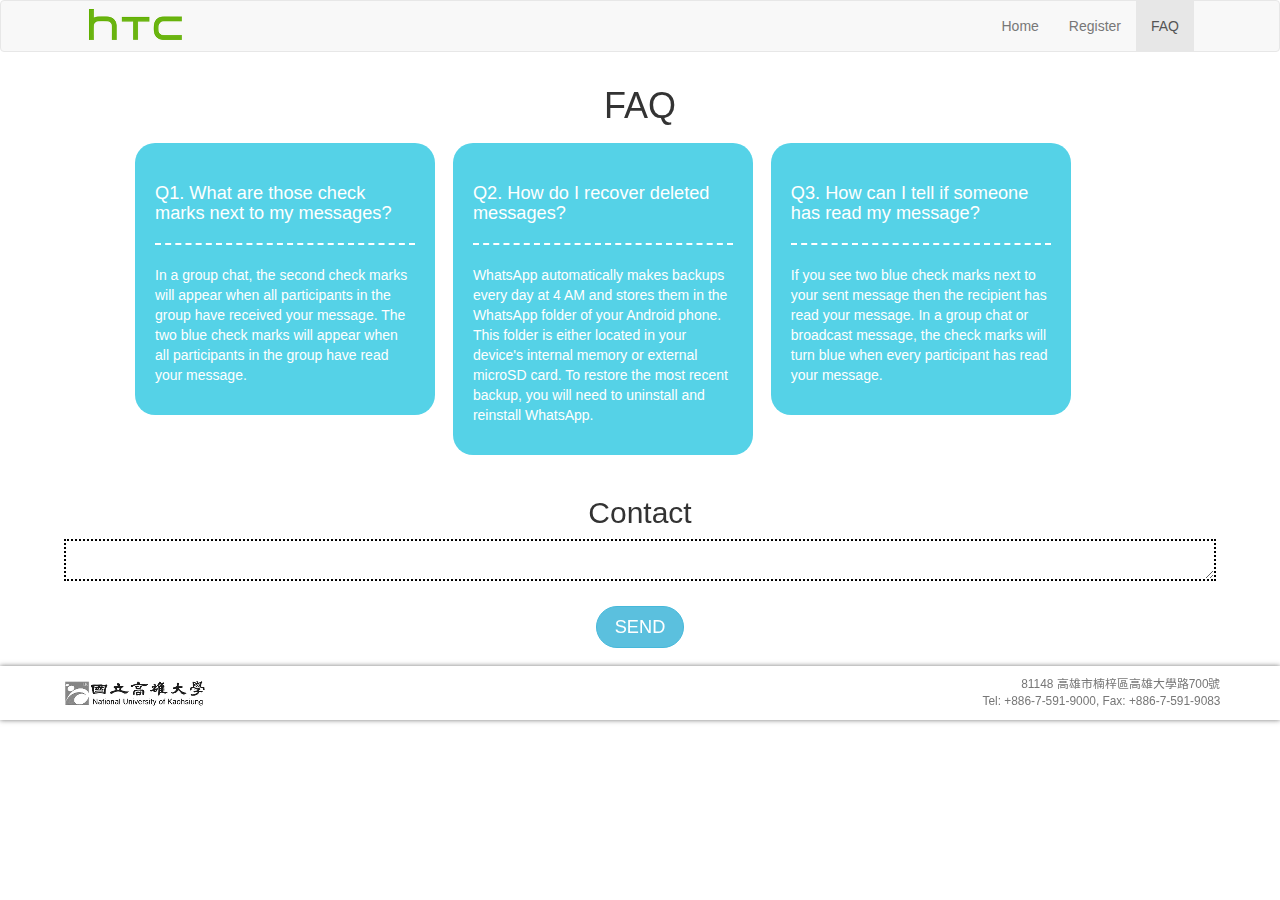
==== faq.html @ 914810a6 "init" ====
<!DOCTYPE html>

<html lang="zh-tw">
  <head lang="zh-tw">
    <title></title>
    <meta charset="UTF-8">
    <meta content="">
    <meta name="viewport" content="width=device-width; initial-scale=1.0; maximum-scale=1.0; user-scalable=0;">

    <link rel=stylesheet type="text/css" href="assets/reset.css"> 
    <link rel=stylesheet type="text/css" href="assets/bootstrap/css/bootstrap.css"> 
    <link rel=stylesheet type="text/css" href="assets/style.css"> 
    <style>
    
        #wrapper {
            text-align: left;
            padding: 1em 10%;

        }
        
        #wrapper h1 {
            text-align: center;
        }
        
        #contact-send {
            font-size: 130%;
            margin: 1em;
        }
        
        footer {
            box-shadow: 0 0 5px;
        }
        
        @media (max-width:769px) {
            #wrapper {
                padding: 1em 0;
                margin: 0;
            }
        }
    
    </style>
  </head>
  <body>
 <!-- Navigation Bar -->

      <nav class="navbar navbar-default">
        <div class="container-fluid">
          <div class="navbar-header">
            <button type="button" class="navbar-toggle collapsed" data-toggle="collapse" data-target="#navbar" aria-expanded="false" aria-controls="navbar">
              <span class="sr-only">Toggle navigation</span>
              <span class="icon-bar"></span>
              <span class="icon-bar"></span>
              <span class="icon-bar"></span>
            </button>
            <a class="navbar-brand" id="logo" href="#">logo</a>
          </div>
          <div id="navbar" class="navbar-collapse collapse">
            <ul class="nav navbar-nav navbar-right">
              <li><a href="index.html">Home</a></li>
              <li><a href="register.html">Register</a></li>
              <li class="active"><a href="faq.html">FAQ</a></li>
            </ul>
          </div><!--/.nav-collapse -->
        </div><!--/.container-fluid -->
      </nav>
    <div id="wrapper">
    <h1>FAQ</h1>
    <div class="qsection">
        <h3>Q1. What are those check marks next to my messages?</h3>
        <hr />
        <p>
            In a group chat, the second check marks will appear when all participants in the group have received your message. The two blue check marks will appear when all participants in the group have read your message.

        </p>
    </div>
    
    <div class="qsection">
        <h3>Q2. How do I recover deleted messages?</h3>
        <hr />
        <p>
            WhatsApp automatically makes backups every day at 4 AM and stores them in the WhatsApp folder of your Android phone. This folder is either located in your device's internal memory or external microSD card. To restore the most recent backup, you will need to uninstall and reinstall WhatsApp. 
        </p>
    </div>
    
        <div class="qsection">
        <h3>Q3. How can I tell if someone has read my message?</h3>
        <hr />
        <p>
            If you see two blue check marks next to your sent message then the recipient has read your message. In a group chat or broadcast message, the check marks will turn blue when every participant has read your message. 
        </p>
    </div>
    
    </div>
    <div class="contact-box">
    <h2>Contact</h2>
    <textarea placeholder="What to say?">
    </textarea>
    <button type="submit" id="contact-send" class="btn btn-info btn-large">SEND</button>
    </div>
    
    <!-- Footer -->
    <footer>
            <img src="images/logo-footer.png" alt=""/>
            <address>
                <a href="https://www.google.com.tw/maps/place/811%E9%AB%98%E9%9B%84%E5%B8%82%E6%A5%A0%E6%A2%93%E5%8D%80%E9%AB%98%E9%9B%84%E5%A4%A7%E5%AD%B8%E8%B7%AF700%E8%99%9F%E5%9C%8B%E7%AB%8B%E9%AB%98%E9%9B%84%E5%A4%A7%E5%AD%B8/@22.7333658,120.284646,17z/data=!4m7!1m4!3m3!1s0x346e0f11ea5bfd07:0xf51481170bb08020!2zODEx6auY6ZuE5biC5qWg5qKT5Y2A6auY6ZuE5aSn5a246LevNzAw6Jmf5ZyL56uL6auY6ZuE5aSn5a24!3b1!3m1!1s0x346e0f11ea5bfd07:0xf51481170bb08020" target="_blank">81148 高雄市楠梓區高雄大學路700號</a><br />
                Tel: <a href="tel:+88675919000">+886-7-591-9000</a>,
                Fax: <a href="fax:+88675919083">+886-7-591-9083</a>
            </address>
    </footer>
    
  </body>
</html>
---- assets/style.css ----
html, body{
    padding: 0;
    margin: 0;
}

#logo {
    display: block;
    background: transparent url('../images/logo.png') no-repeat;
    text-indent: -999px;
    width: 100px;
    height: 38px;
    margin: 5px 25px 5px 0;
}

nav {
    padding: 0 5em;
}

input["type"="text"] {
    
}

footer {
    display:block;
    width: inherit;
    padding: 10px 5em;
    margin: 0;
    text-align: right;
    font-size: 85%;
    color: #777;
}

footer img {
    float: left;
}

footer a{
    color: #777;
    text-decoration: none;
}

footer a:hover{
    text-decoration: underline ;
}

address {
    font-style: normal;
    
    padding: 0;
    margin: 0;
}

.btn {
    border-radius: 999px;
    padding: 7px 18px;
}

.about-section {
    text-align: center;
    padding: 2em 0;
}

.about-section h1 {
    color: #0DBFDD;
}

.team-section {
    background: #0DBFDD;
    padding: 2em 0;
    text-align: center;
    color: white;
}

.team-section>div {
    display: inline-block;
    margin:  2em;
    vertical-align: top;
}

.map-section {
    padding: 0;
    margin: 0;
    width: 100%;
    
}

.map-section iframe {
    width: 100%;
    height: 450px;
    margin: 0;
}

.team-section>div img {
    width: 100px;
    height: 100px;
    border: 5px solid transparent;
    border-radius: 50px;
    display: block;
    margin: 0 auto;
    transition: border 250ms ease;
}

.team-section>div img:hover {
    border: 5px solid white;
}

.team-section>div h3 {
    font-size: 1.2em;
    font-weight: bold;
}

.qsection {
    display: inline-block;
    border-radius: 20px;
    margin: 0.5em;
    width: 300px;
    background: #0DBFDD;
    color: white;
    padding: 20px;
    vertical-align: top;
    transition: all 250ms ease-out;
    opacity: 0.7;
}
.qsection h3{
    font-size: 130%;
    
}

.qsection:hover {
    opacity: 1;
}

.qsection hr {
    border: none;
    height: 0;
    overflow: hidden;
    border-bottom: 2px dashed white;
}

.navbar {
    margin-bottom: 0;
}

#myCarousel {
    margin: 0;
}


@media (max-width:969px) {
    .carousel-caption p {
        font-size: 90%;
    }
}


@media (max-width:769px) {
    
    .carousel-caption p {
        display: none;
    }
    
    .carousel-caption h1 {
        font-size: 130%;
    }
    
    .carousel-caption .btn {
        display: none;
    }
    
    .team-section h1{
        margin-bottom: 1em;
    }
    
    .team-section>div {
        display:block;
        min-height: 150px;
        margin: 1em 0;
        text-align: left;
    }
    
    .team-section>div img {
        float: left;
        margin: 0 15px 0 10%;
    }
    
    footer {
        padding: 10px 10px;
    }
    
    .qsection {
        display: block;
        width: 100%;
        margin: 0;
        border-radius: 0;
        opacity: 1;
    }
    
    .qsection:nth-child(odd) hr {
        height: 0;
        overflow: hidden;
        border-bottom: 2px dashed black;
        border-bottom-color: black;
    }
    
    .qsection:nth-child(odd){
        background: white;
        color: black;
        border-color: black;
    }
    
}

.contact-box {
    text-align: center;
}

.contact-box textarea {
    display: block;
    width: 90%;
    height: 3em;
    margin: 0.5em auto;
    transition: height 300ms ease-out;
    padding: 10px;
    border: 2px dotted black;
}

.contact-box textarea:focus {
    height: 7em;
}


@media (max-width: 500px) {
    nav {
        padding: 0 10px;
    }
    
    footer {
        text-align: center;
    }
    
    footer img {
        float: none;
    }
    
    address {
        padding: 3px;
    }
}
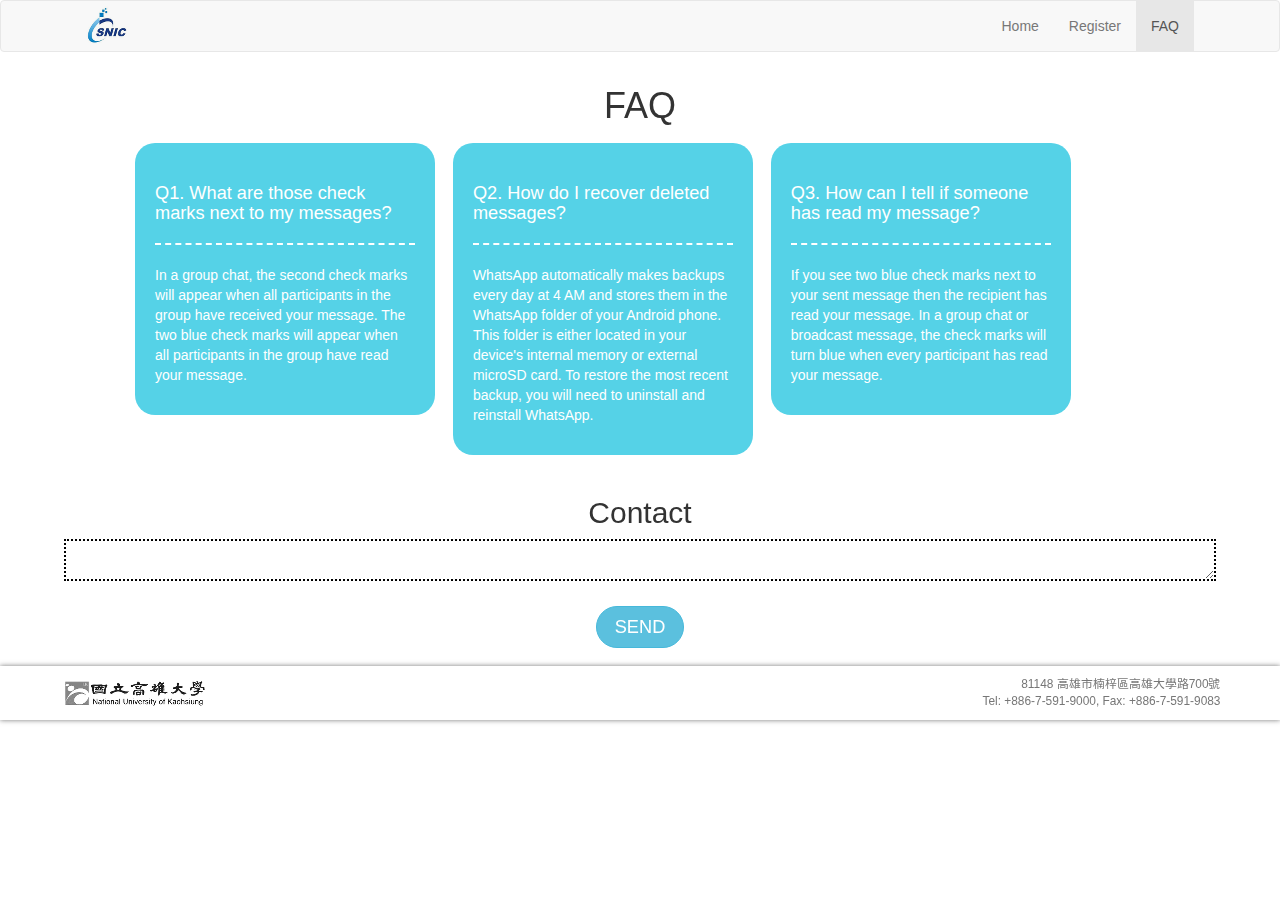
==== commit 56b7ed5b: "fill content & change logo" ====
--- a/faq.html
+++ b/faq.html
@@ -52,7 +52,7 @@
               <span class="icon-bar"></span>
               <span class="icon-bar"></span>
             </button>
-            <a class="navbar-brand" id="logo" href="#">logo</a>
+            <a class="navbar-brand" id="logo" href="index.html">logo</a>
           </div>
           <div id="navbar" class="navbar-collapse collapse">
             <ul class="nav navbar-nav navbar-right">
@@ -95,7 +95,7 @@
     <h2>Contact</h2>
     <textarea placeholder="What to say?">
     </textarea>
-    <button type="submit" id="contact-send" class="btn btn-info btn-large">SEND</button>
+    <button type="button" id="contact-send" onclick="javascript: alert('好der，謝謝您！ :D');" class="btn btn-info btn-large">SEND</button>
     </div>
     
     <!-- Footer -->
@@ -109,4 +109,7 @@
     </footer>
     
   </body>
+      <script src="https://ajax.googleapis.com/ajax/libs/jquery/1.11.1/jquery.min.js"></script>
+      <script src="assets/bootstrap/js/bootstrap.min.js"></script>
+    <script src="assets/bootstrap/js/ie10-viewport-bug-workaround.js"></script>
 </html>--- a/assets/style.css
+++ b/assets/style.css
@@ -57,7 +57,7 @@
 
 .about-section {
     text-align: center;
-    padding: 2em 0;
+    padding: 2em 5em;
 }
 
 .about-section h1 {
@@ -155,6 +155,13 @@
 
 @media (max-width:769px) {
     
+    
+    .map-section iframe {
+        width: 100%;
+        height: 250px;
+        margin: 0;
+    }
+    
     .carousel-caption p {
         display: none;
     }
@@ -230,6 +237,11 @@
 
 
 @media (max-width: 500px) {
+    .about-section {
+        text-align: center;
+        padding: 2em 1em;
+    }
+    
     nav {
         padding: 0 10px;
     }
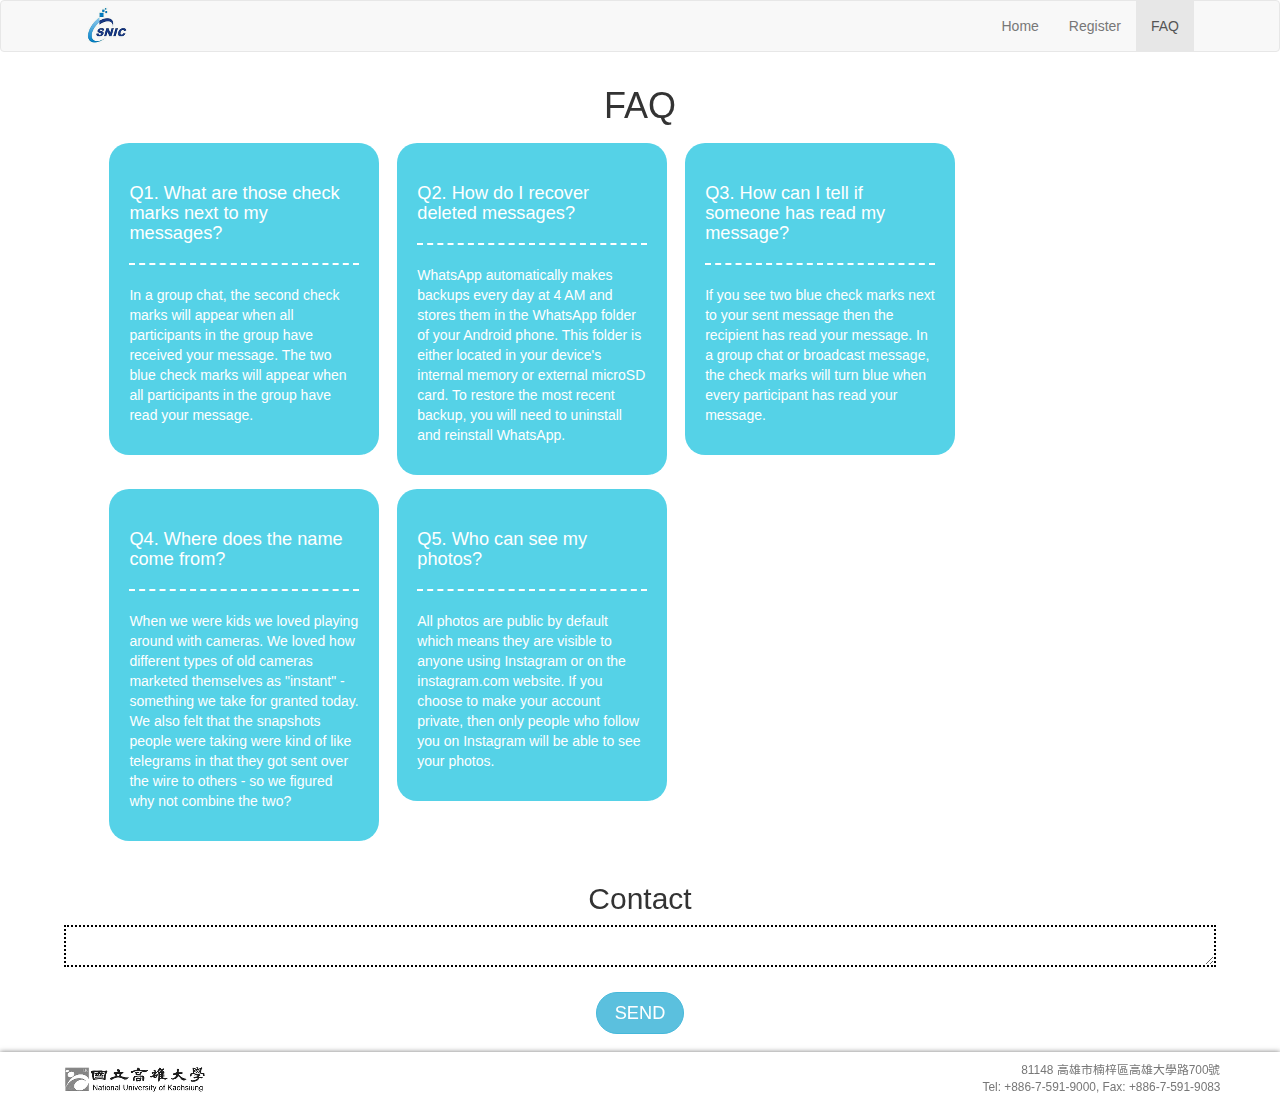
==== commit dcbb887f: "various fix" ====
--- a/faq.html
+++ b/faq.html
@@ -14,7 +14,7 @@
     
         #wrapper {
             text-align: left;
-            padding: 1em 10%;
+            padding: 1em 8%;
 
         }
         
@@ -90,12 +90,28 @@
         </p>
     </div>
     
+    <div class="qsection">
+        <h3>Q4. Where does the name come from?</h3>
+        <hr />
+        <p>
+            When we were kids we loved playing around with cameras. We loved how different types of old cameras marketed themselves as "instant" - something we take for granted today. We also felt that the snapshots people were taking were kind of like telegrams in that they got sent over the wire to others - so we figured why not combine the two?
+        </p>
+    </div>
+    
+        <div class="qsection">
+        <h3>Q5. Who can see my photos?</h3>
+        <hr />
+        <p>
+            All photos are public by default which means they are visible to anyone using Instagram or on the instagram.com website. If you choose to make your account private, then only people who follow you on Instagram will be able to see your photos.
+        </p>
+    </div>
+    
     </div>
     <div class="contact-box">
     <h2>Contact</h2>
     <textarea placeholder="What to say?">
     </textarea>
-    <button type="button" id="contact-send" onclick="javascript: alert('好der，謝謝您！ :D');" class="btn btn-info btn-large">SEND</button>
+    <button type="button" id="contact-send" onclick='javascript: alert("好der，謝謝您的留言！:D \n可是我們沒有後端，不會收到您的訊息喲！ ♥");' class="btn btn-info btn-large">SEND</button>
     </div>
     
     <!-- Footer -->
--- a/assets/style.css
+++ b/assets/style.css
@@ -113,7 +113,7 @@
     display: inline-block;
     border-radius: 20px;
     margin: 0.5em;
-    width: 300px;
+    width: 270px;
     background: #0DBFDD;
     color: white;
     padding: 20px;
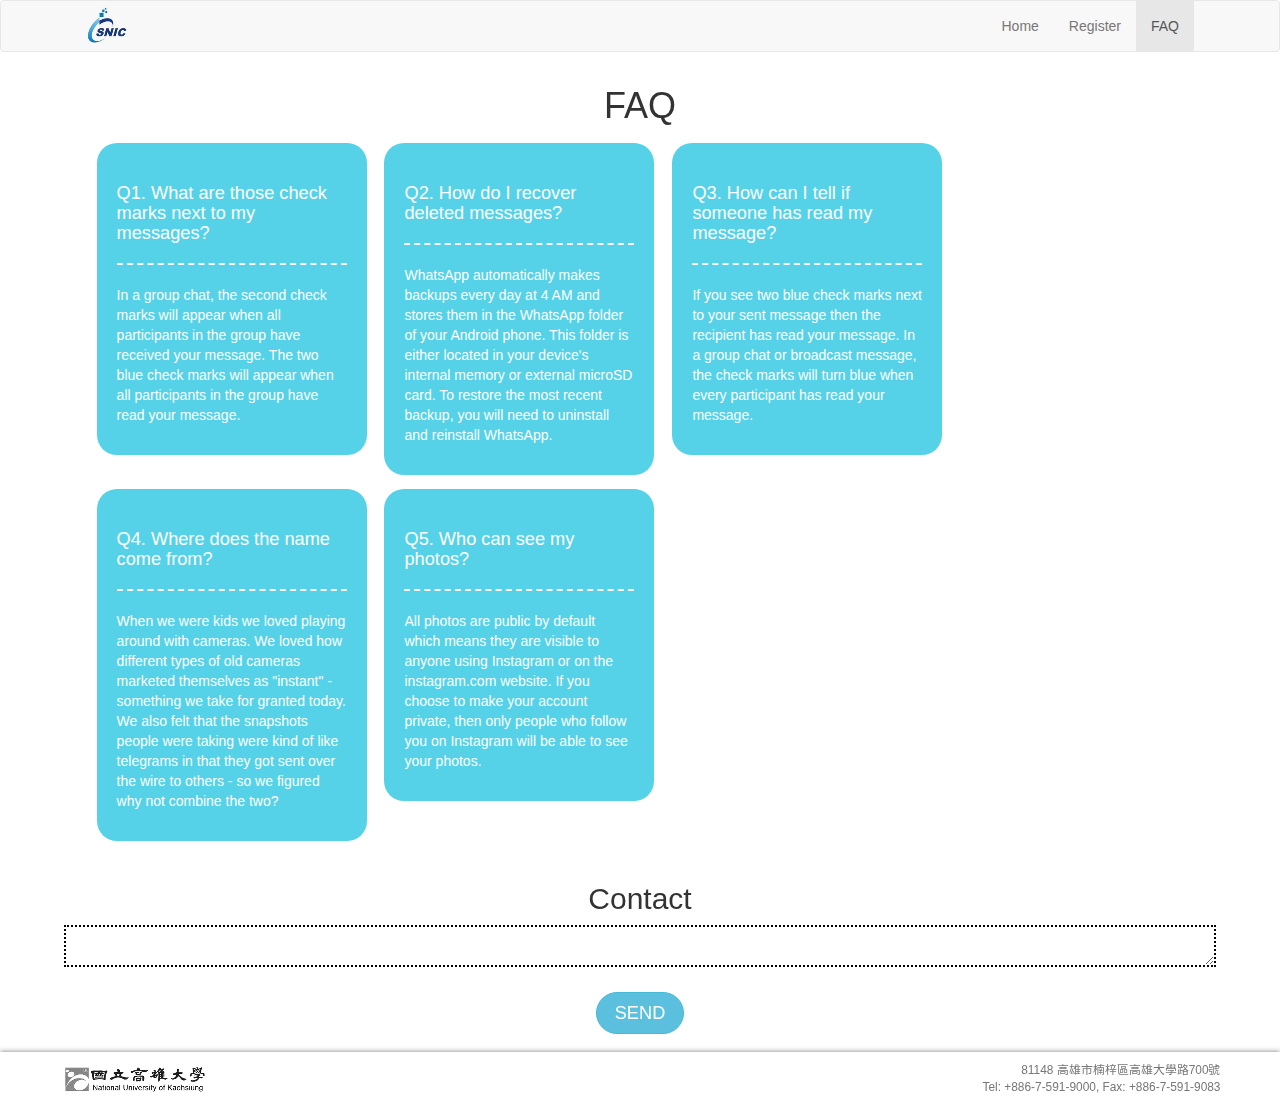
==== commit f1563aa8: "padding size" ====
--- a/faq.html
+++ b/faq.html
@@ -14,7 +14,7 @@
     
         #wrapper {
             text-align: left;
-            padding: 1em 8%;
+            padding: 1em 7%;
 
         }
         
